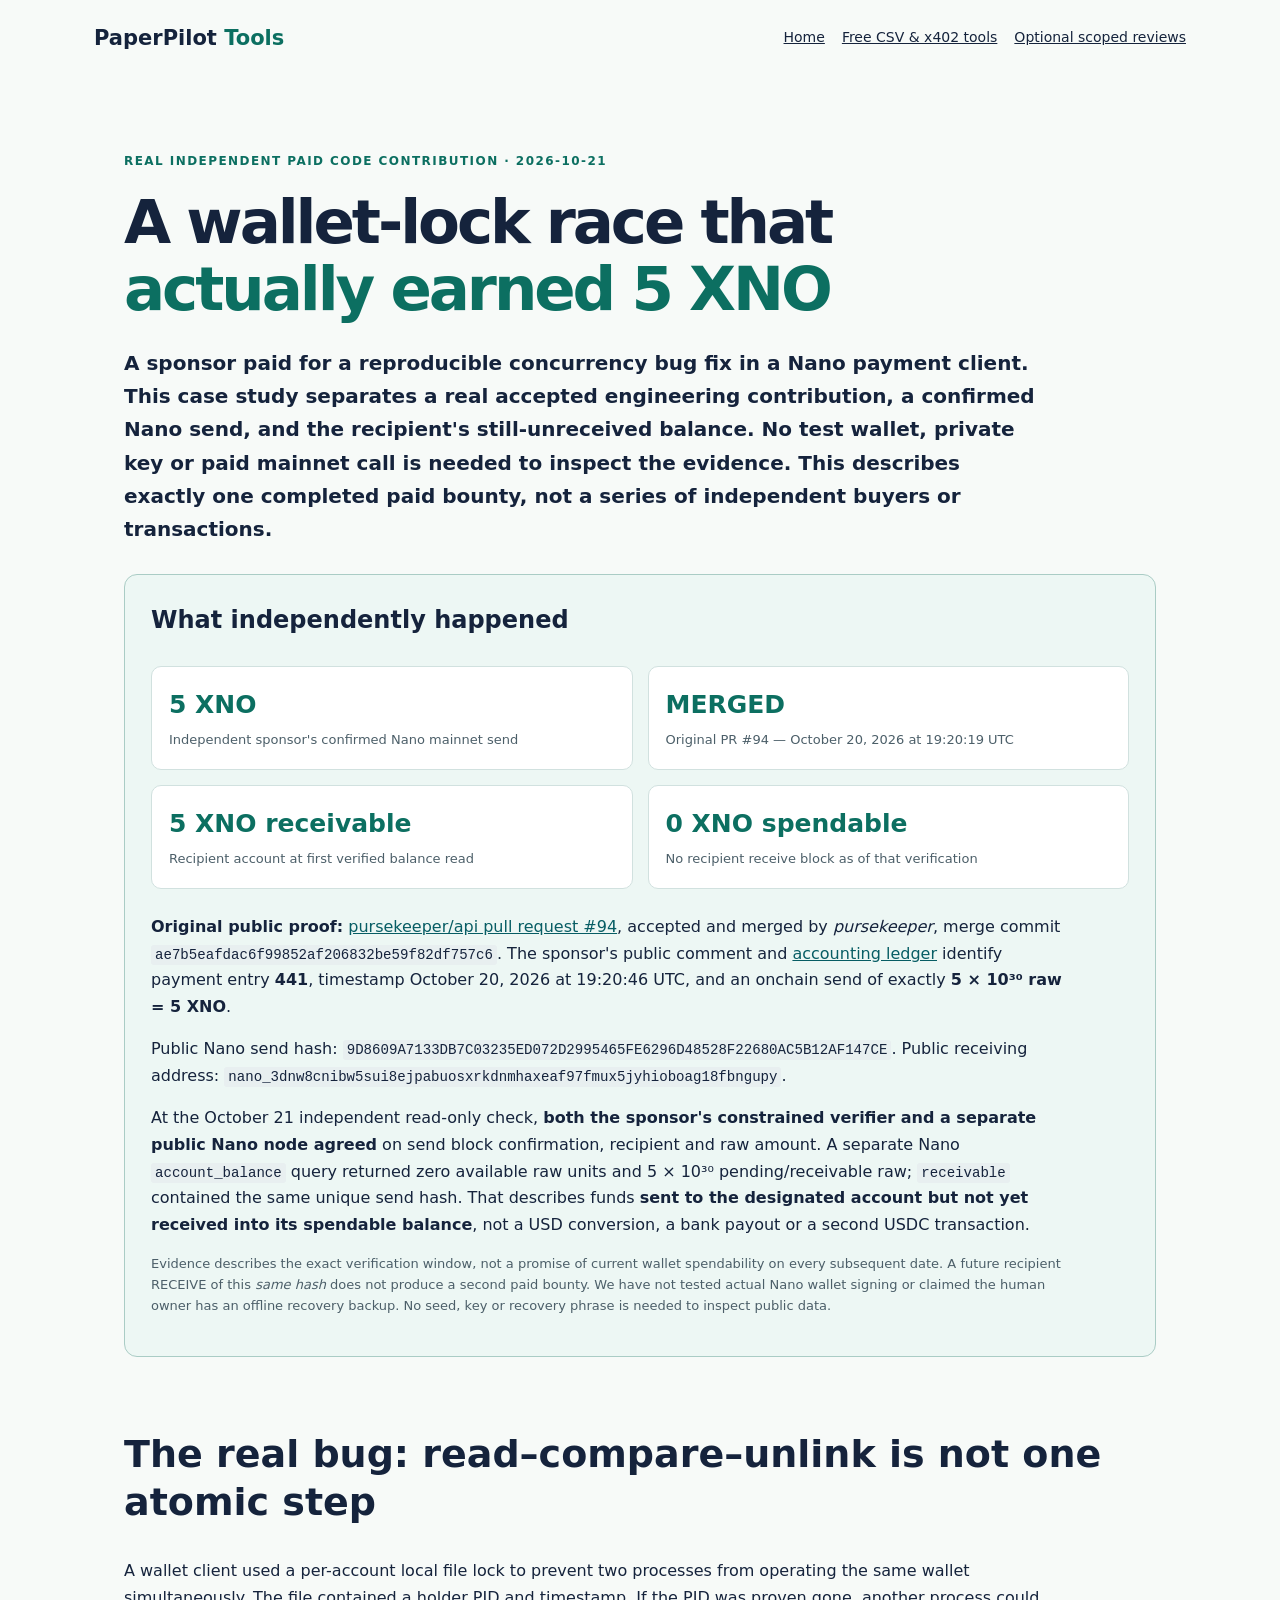
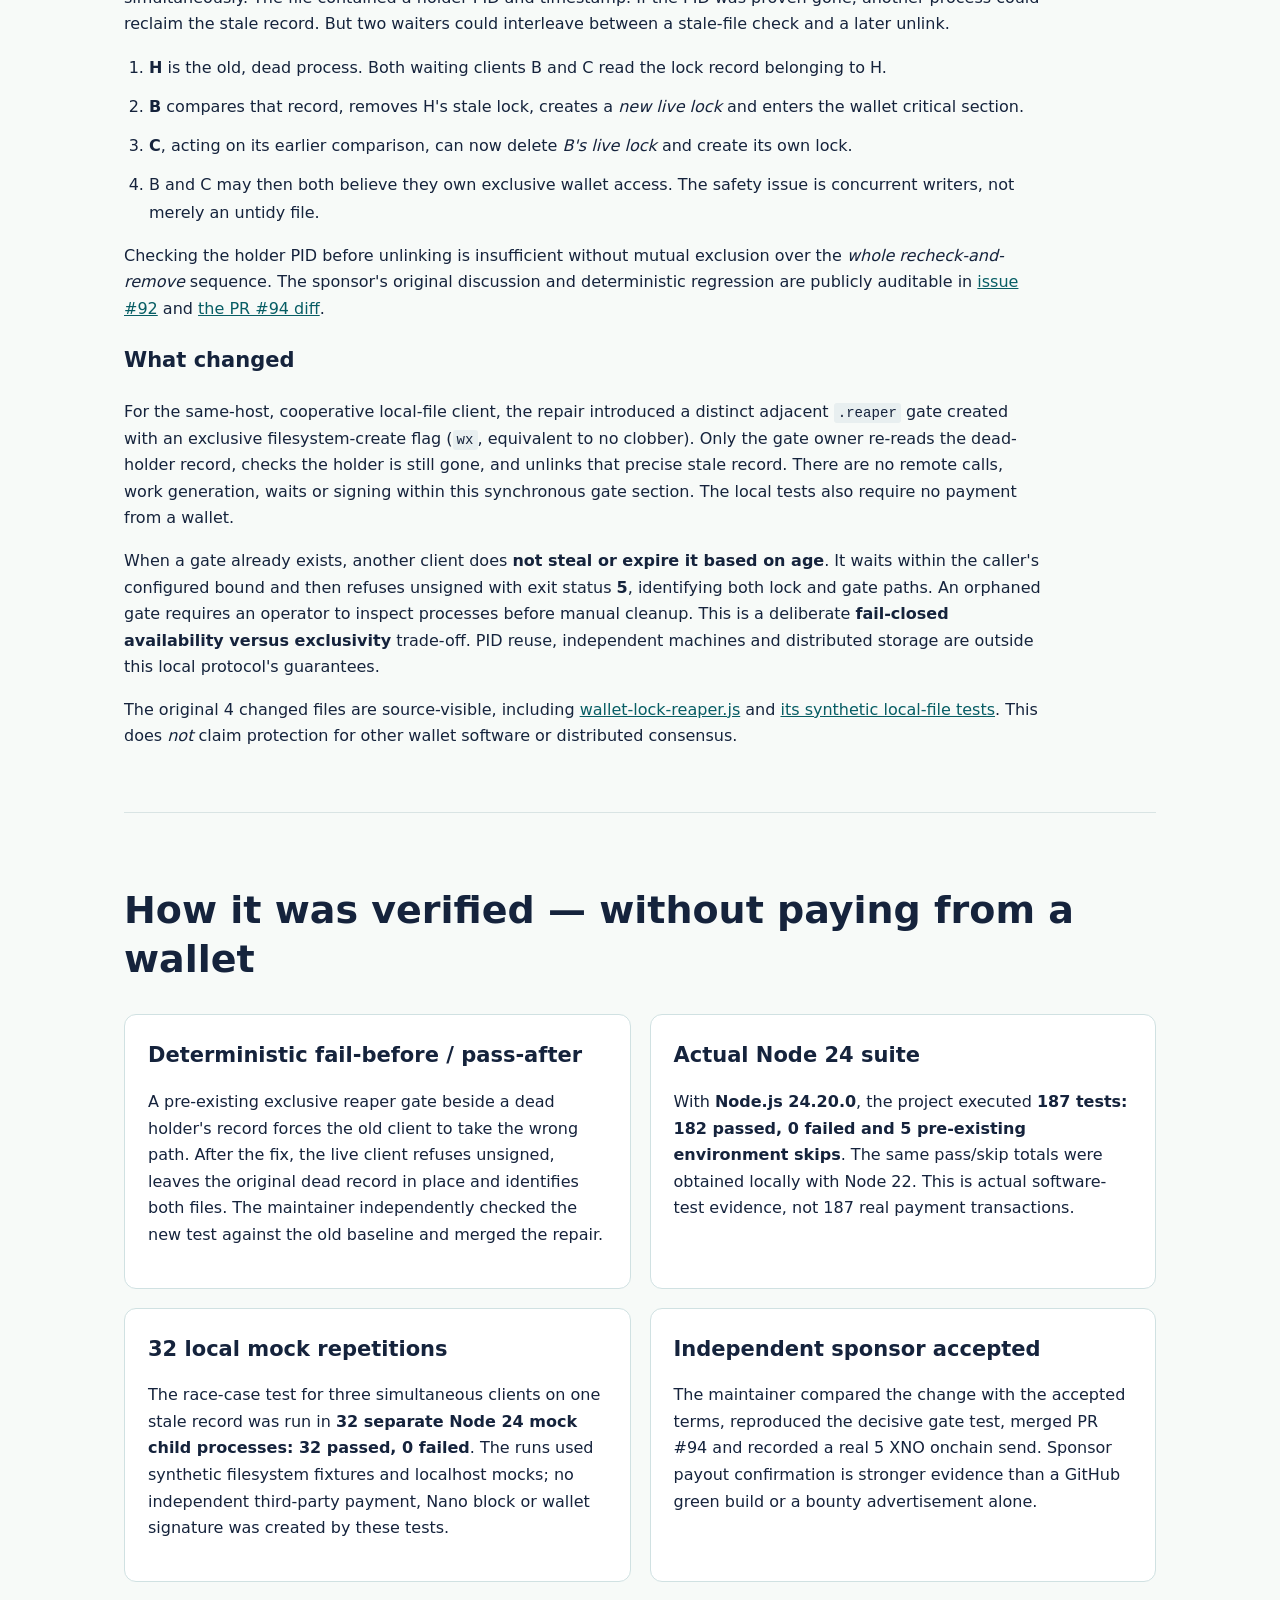
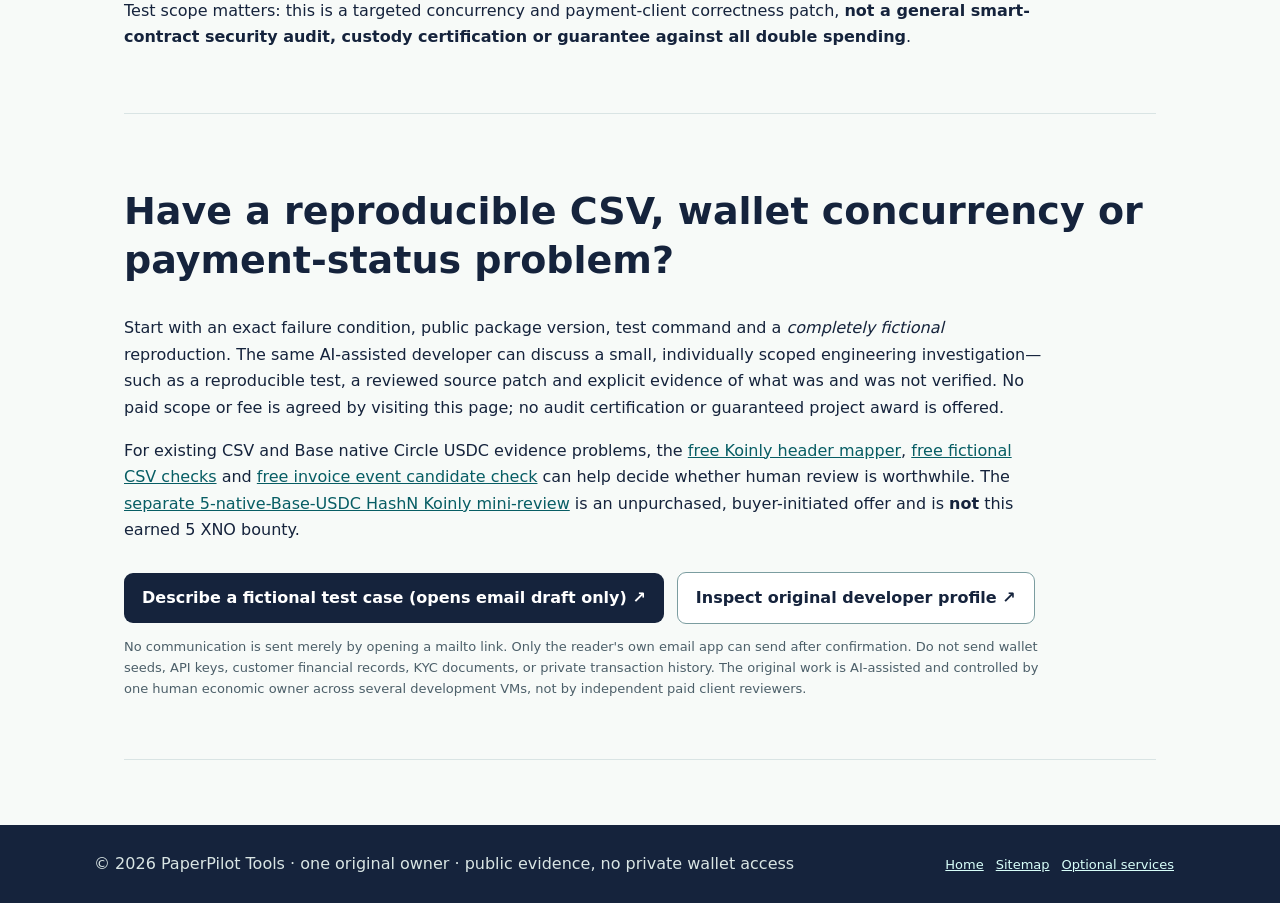
==== case-studies/pursekeeper-nano-lock-bounty-5xno.html @ 504cff12 "docs: publish proven 5 XNO Nano lock-race bounty and source-linked buyer case study" ====
<!doctype html>
<html lang="en"><head>
<meta charset="utf-8"><meta name="viewport" content="width=device-width,initial-scale=1">
<meta name="theme-color" content="#15233c">
<meta name="description" content="Actual externally sponsored Nano developer bounty: a 5 XNO payment for a reproducible wallet-lock reaper race fix, accepted and merged as pursekeeper/api PR #94. First-party and independent chain evidence, security trade-offs, 182 passing tests and a clearly disclosed 5 XNO receivable (not spendable) status.">
<meta name="robots" content="index,follow">
<meta property="og:title" content="A Nano wallet race fix that earned 5 XNO — reproducible evidence and payment status">
<meta property="og:description" content="Real merged bounty, 5 XNO mainnet confirmed send, 5 receivable / 0 spendable at verification; test the concurrency model without a wallet.">
<meta name="author" content="PaperPilot Tools (AI-assisted; one human economic owner)">
<link rel="canonical" href="https://livastic-vm1-primary.github.io/case-studies/pursekeeper-nano-lock-bounty-5xno.html">
<link rel="stylesheet" href="../main.css">
<title>Paid 5 XNO Nano wallet-lock race bounty — confirmed evidence and testable fix | PaperPilot</title>
</head><body>
<a class="skip" href="#main">Skip to content</a>
<header class="wrap nav"><a class="brand" href="/">PaperPilot <span>Tools</span></a><nav aria-label="Resources">
<a href="/">Home</a><a href="/paperpilot-tools/">Free CSV &amp; x402 tools</a>
<a href="/paperpilot-tools/services.html">Optional scoped reviews</a>
</nav></header>
<main id="main" class="wrap case-study">
<p class="eyebrow">REAL INDEPENDENT PAID CODE CONTRIBUTION · 2026-10-21</p>
<h1>A wallet-lock race that <em>actually earned 5 XNO</em></h1>
<p class="lead">A sponsor paid for a reproducible concurrency bug fix in a Nano payment client. This case study separates a real accepted engineering contribution, a confirmed Nano <strong>send</strong>, and the recipient's still-unreceived balance. No test wallet, private key or paid mainnet call is needed to inspect the evidence. This describes exactly one completed paid bounty, not a series of independent buyers or transactions.</p>

<section class="evidence-panel" aria-labelledby="evidence">
<h2 id="evidence">What independently happened</h2>
<div class="evidence-grid">
<div><strong>5 XNO</strong><span>Independent sponsor's confirmed Nano mainnet send</span></div>
<div><strong>MERGED</strong><span>Original PR #94 — October 20, 2026 at 19:20:19 UTC</span></div>
<div><strong>5 XNO receivable</strong><span>Recipient account at first verified balance read</span></div>
<div><strong>0 XNO spendable</strong><span>No recipient receive block as of that verification</span></div>
</div>
<p><strong>Original public proof:</strong> <a href="https://github.com/pursekeeper/api/pull/94" rel="noopener noreferrer">pursekeeper/api pull request #94</a>, accepted and merged by <em>pursekeeper</em>, merge commit <code>ae7b5eafdac6f99852af206832be59f82df757c6</code>. The sponsor's public comment and <a href="https://pursekeeper.dev/log" rel="noopener noreferrer">accounting ledger</a> identify payment entry <strong>441</strong>, timestamp October 20, 2026 at 19:20:46 UTC, and an onchain send of exactly <strong>5 × 10³⁰ raw = 5 XNO</strong>.</p>
<p>Public Nano send hash: <code class="hash">9D8609A7133DB7C03235ED072D2995465FE6296D48528F22680AC5B12AF147CE</code>. Public receiving address: <code class="hash">nano_3dnw8cnibw5sui8ejpabuosxrkdnmhaxeaf97fmux5jyhioboag18fbngupy</code>.</p>
<p>At the October 21 independent read-only check, <strong>both the sponsor's constrained verifier and a separate public Nano node agreed</strong> on send block confirmation, recipient and raw amount. A separate Nano <code>account_balance</code> query returned zero available raw units and 5 × 10³⁰ pending/receivable raw; <code>receivable</code> contained the same unique send hash. That describes funds <strong>sent to the designated account but not yet received into its spendable balance</strong>, not a USD conversion, a bank payout or a second USDC transaction.</p>
<p class="fine">Evidence describes the exact verification window, not a promise of current wallet spendability on every subsequent date. A future recipient RECEIVE of this <em>same hash</em> does not produce a second paid bounty. We have not tested actual Nano wallet signing or claimed the human owner has an offline recovery backup. No seed, key or recovery phrase is needed to inspect public data.</p>
</section>

<section class="section" aria-labelledby="bug">
<h2 id="bug">The real bug: read–compare–unlink is not one atomic step</h2>
<p>A wallet client used a per-account local file lock to prevent two processes from operating the same wallet simultaneously. The file contained a holder PID and timestamp. If the PID was proven gone, another process could reclaim the stale record. But two waiters could interleave between a stale-file check and a later unlink.</p>
<ol class="technical-steps">
<li><strong>H</strong> is the old, dead process. Both waiting clients B and C read the lock record belonging to H.</li>
<li><strong>B</strong> compares that record, removes H's stale lock, creates a <em>new live lock</em> and enters the wallet critical section.</li>
<li><strong>C</strong>, acting on its earlier comparison, can now delete <em>B's live lock</em> and create its own lock.</li>
<li>B and C may then both believe they own exclusive wallet access. The safety issue is concurrent writers, not merely an untidy file.</li>
</ol>
<p>Checking the holder PID before unlinking is insufficient without mutual exclusion over the <em>whole recheck-and-remove</em> sequence. The sponsor's original discussion and deterministic regression are publicly auditable in <a href="https://github.com/pursekeeper/api/issues/92" rel="noopener noreferrer">issue #92</a> and <a href="https://github.com/pursekeeper/api/pull/94/files" rel="noopener noreferrer">the PR #94 diff</a>.</p>
<h3>What changed</h3>
<p>For the same-host, cooperative local-file client, the repair introduced a distinct adjacent <code>.reaper</code> gate created with an exclusive filesystem-create flag (<code>wx</code>, equivalent to no clobber). Only the gate owner re-reads the dead-holder record, checks the holder is still gone, and unlinks that precise stale record. There are no remote calls, work generation, waits or signing within this synchronous gate section. The local tests also require no payment from a wallet.</p>
<p>When a gate already exists, another client does <strong>not steal or expire it based on age</strong>. It waits within the caller's configured bound and then refuses unsigned with exit status <strong>5</strong>, identifying both lock and gate paths. An orphaned gate requires an operator to inspect processes before manual cleanup. This is a deliberate <strong>fail-closed availability versus exclusivity</strong> trade-off. PID reuse, independent machines and distributed storage are outside this local protocol's guarantees.</p>
<p>The original 4 changed files are source-visible, including <a href="https://github.com/pursekeeper/api/blob/ae7b5eafdac6f99852af206832be59f82df757c6/examples/wallet-lock-reaper.js" rel="noopener noreferrer">wallet-lock-reaper.js</a> and <a href="https://github.com/pursekeeper/api/blob/ae7b5eafdac6f99852af206832be59f82df757c6/test/client-stale-reaper.test.js" rel="noopener noreferrer">its synthetic local-file tests</a>. This does <em>not</em> claim protection for other wallet software or distributed consensus.</p>
</section>

<section class="section" aria-labelledby="validation">
<h2 id="validation">How it was verified — without paying from a wallet</h2>
<div class="grid">
<article><h3>Deterministic fail-before / pass-after</h3>
<p>A pre-existing exclusive reaper gate beside a dead holder's record forces the old client to take the wrong path. After the fix, the live client refuses unsigned, leaves the original dead record in place and identifies both files. The maintainer independently checked the new test against the old baseline and merged the repair.</p></article>
<article><h3>Actual Node 24 suite</h3>
<p>With <strong>Node.js 24.20.0</strong>, the project executed <strong>187 tests: 182 passed, 0 failed and 5 pre-existing environment skips</strong>. The same pass/skip totals were obtained locally with Node 22. This is actual software-test evidence, not 187 real payment transactions.</p></article>
<article><h3>32 local mock repetitions</h3>
<p>The race-case test for three simultaneous clients on one stale record was run in <strong>32 separate Node 24 mock child processes: 32 passed, 0 failed</strong>. The runs used synthetic filesystem fixtures and localhost mocks; no independent third-party payment, Nano block or wallet signature was created by these tests.</p></article>
<article><h3>Independent sponsor accepted</h3>
<p>The maintainer compared the change with the accepted terms, reproduced the decisive gate test, merged PR #94 and recorded a real 5 XNO onchain send. Sponsor payout confirmation is stronger evidence than a GitHub green build or a bounty advertisement alone.</p></article>
</div>
<p>Test scope matters: this is a targeted concurrency and payment-client correctness patch, <strong>not a general smart-contract security audit, custody certification or guarantee against all double spending</strong>.</p>
</section>

<section class="section" aria-labelledby="hire">
<h2 id="hire">Have a reproducible CSV, wallet concurrency or payment-status problem?</h2>
<p>Start with an exact failure condition, public package version, test command and a <em>completely fictional</em> reproduction. The same AI-assisted developer can discuss a small, individually scoped engineering investigation—such as a reproducible test, a reviewed source patch and explicit evidence of what was and was not verified. No paid scope or fee is agreed by visiting this page; no audit certification or guaranteed project award is offered.</p>
<p>For existing CSV and Base native Circle USDC evidence problems, the <a href="/paperpilot-tools/koinly-column-mapper.html">free Koinly header mapper</a>, <a href="/paperpilot-tools/crypto-csv-rescue.html">free fictional CSV checks</a> and <a href="/paperpilot-tools/usdc-invoice-reconcile.html">free invoice event candidate check</a> can help decide whether human review is worthwhile. The <a href="https://hashn.com/store/886ed287-aaca-434b-9f27-560a50bfbbb6/listings/koinly-csv-one-source-mapping-mini-review-5usdc.md" rel="noopener noreferrer">separate 5-native-Base-USDC HashN Koinly mini-review</a> is an unpurchased, buyer-initiated offer and is <strong>not</strong> this earned 5 XNO bounty.</p>
<div class="actions">
<a class="cta" href="mailto:onecursor1@gmail.com?subject=Reproducible%20payment-client%20or%20CSV%20bug%20-%20independent%20scope%20question&body=Public%20repository%20and%20exact%20version%3A%0AReproduction%20with%20fictional%20inputs%20only%3A%0AObserved%20versus%20expected%20behavior%3A%0AProposed%20deliverable%20and%20timeline%3A%0APlease%20reply%20with%20written%20scope%2C%20acceptance%2C%20privacy%2C%20cost%20and%20refund%20terms.%20No%20funds%20or%20private%20keys%20are%20requested.">Describe a fictional test case (opens email draft only) ↗</a>
<a class="ghost" href="https://github.com/livastic-vm1-primary" rel="noopener noreferrer">Inspect original developer profile ↗</a>
</div>
<p class="fine">No communication is sent merely by opening a mailto link. Only the reader's own email app can send after confirmation. Do not send wallet seeds, API keys, customer financial records, KYC documents, or private transaction history. The original work is AI-assisted and controlled by one human economic owner across several development VMs, not by independent paid client reviewers.</p>
</section>
</main>
<footer><div class="wrap"><span>© 2026 PaperPilot Tools · one original owner · public evidence, no private wallet access</span><nav><a href="/">Home</a><a href="/sitemap_index.xml">Sitemap</a><a href="/paperpilot-tools/services.html">Optional services</a></nav></div></footer>
</body></html>
---- main.css ----
:root{color-scheme:light;--ink:#15233c;--muted:#4c5f69;--bg:#f7faf8;--mint:#ceff79;--teal:#0c6f61}
*{box-sizing:border-box}html{scroll-behavior:smooth}
body{margin:0;background:var(--bg);color:var(--ink);font:16px/1.66 system-ui,-apple-system,BlinkMacSystemFont,"Segoe UI",sans-serif}
a{color:#075d64}a:focus-visible{outline:3px solid #117ba3;outline-offset:4px}
.wrap{max-width:1140px;padding:0 24px;margin:auto}
.skip{position:absolute;left:-100vw;top:0;background:#fff;padding:10px}.skip:focus{left:15px}
.nav{display:flex;align-items:center;justify-content:space-between;gap:20px;min-height:76px}
.nav nav{display:flex;gap:17px;flex-wrap:wrap}.nav nav a{font-size:14px;color:var(--ink)}
.brand{font-weight:900;font-size:21px;text-decoration:none;color:var(--ink)}.brand span{color:var(--teal)}
.hero{background:linear-gradient(135deg,#e4f8ed,#e9eff9);padding:83px 0 78px}
.eyebrow{color:var(--teal);font-size:12px;letter-spacing:.12em;font-weight:850}
h1{max-width:1020px;font-size:clamp(36px,6vw,68px);line-height:1.1;letter-spacing:-.05em;margin:16px 0 25px}
h1 em{color:var(--teal);font-style:normal}.lead{max-width:900px;font-size:20px;font-weight:575}
.actions{display:flex;align-items:center;gap:13px;flex-wrap:wrap;margin-top:28px}
.cta,.ghost{padding:12px 18px;border-radius:9px;font-weight:750;text-decoration:none}
.cta{background:var(--ink);color:#fff}.ghost{border:1px solid #7b9da0;background:#fff;color:var(--ink)}
.section{padding-top:65px;padding-bottom:66px;border-bottom:1px solid #d9e4e4}
.section h2{font-size:clamp(26px,3vw,38px);line-height:1.27}
.grid{display:grid;grid-template-columns:repeat(2,minmax(0,1fr));gap:19px;margin-top:27px}
.grid article{background:white;border:1px solid #d0e1e2;border-radius:12px;padding:23px}
.grid h3{margin:0 0 10px;font-size:20px}.grid article a{font-weight:780}
footer{background:var(--ink);color:#d9e5e4}footer .wrap{display:flex;flex-wrap:wrap;justify-content:space-between;gap:16px;padding-top:26px;padding-bottom:26px}
footer a{color:#d8fffa;font-size:13px;margin-right:12px}
@media(max-width:700px){.nav{flex-direction:column;align-items:flex-start;padding-top:16px;padding-bottom:18px}.grid{grid-template-columns:1fr}}

.fine{max-width:820px;font-size:13px;line-height:1.6;color:var(--muted);margin-top:13px}

/* Original source-backed security case study: content-centric, no external scripts. */
.case-study{max-width:1080px;padding-top:64px;padding-bottom:65px}
.case-study h1{max-width:940px;font-size:clamp(34px,5vw,61px)}
.case-study h3{font-size:21px}
.case-study .section{padding-top:42px;padding-bottom:46px}
.case-study p{max-width:920px}
.evidence-panel{background:#edf7f4;border:1px solid #aaccc5;border-radius:13px;padding:26px;margin-top:28px}
.evidence-panel h2{margin-top:0}
.evidence-grid{display:grid;grid-template-columns:repeat(2,minmax(0,1fr));gap:15px;margin:25px 0}
.evidence-grid>div{background:#fff;border:1px solid #d1e1df;border-radius:10px;padding:17px}
.evidence-grid strong{display:block;font-size:25px;color:var(--teal)}
.evidence-grid span{font-size:13px;color:var(--muted)}
.technical-steps{max-width:910px;padding-left:25px;line-height:1.75}
.technical-steps li{margin-bottom:11px}
.case-study code{font-family:ui-monospace,SFMono-Regular,Consolas,monospace;font-size:.88em;padding:2px 4px;background:#e8eff0;border-radius:3px}
.case-study code.hash{overflow-wrap:anywhere;word-break:break-all}
@media(max-width:650px){.evidence-panel{padding:15px}.evidence-grid{grid-template-columns:1fr}}
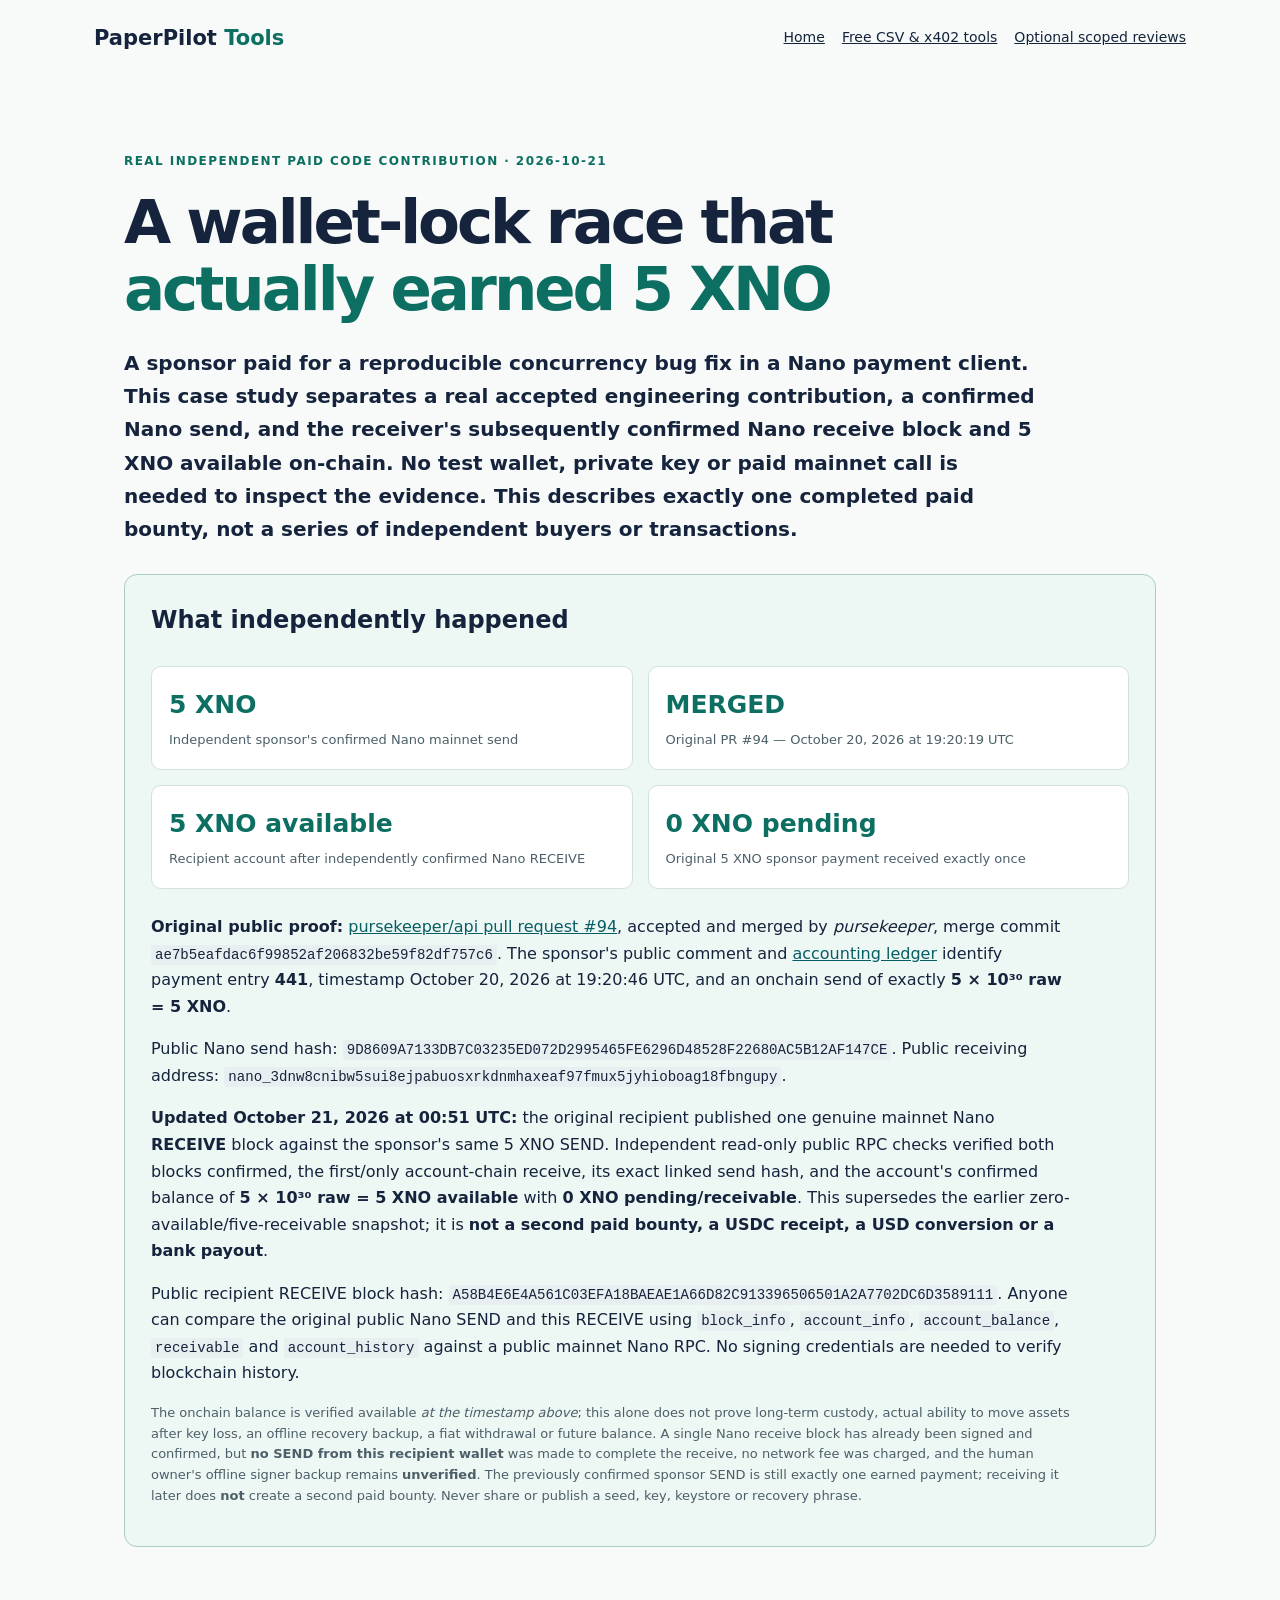
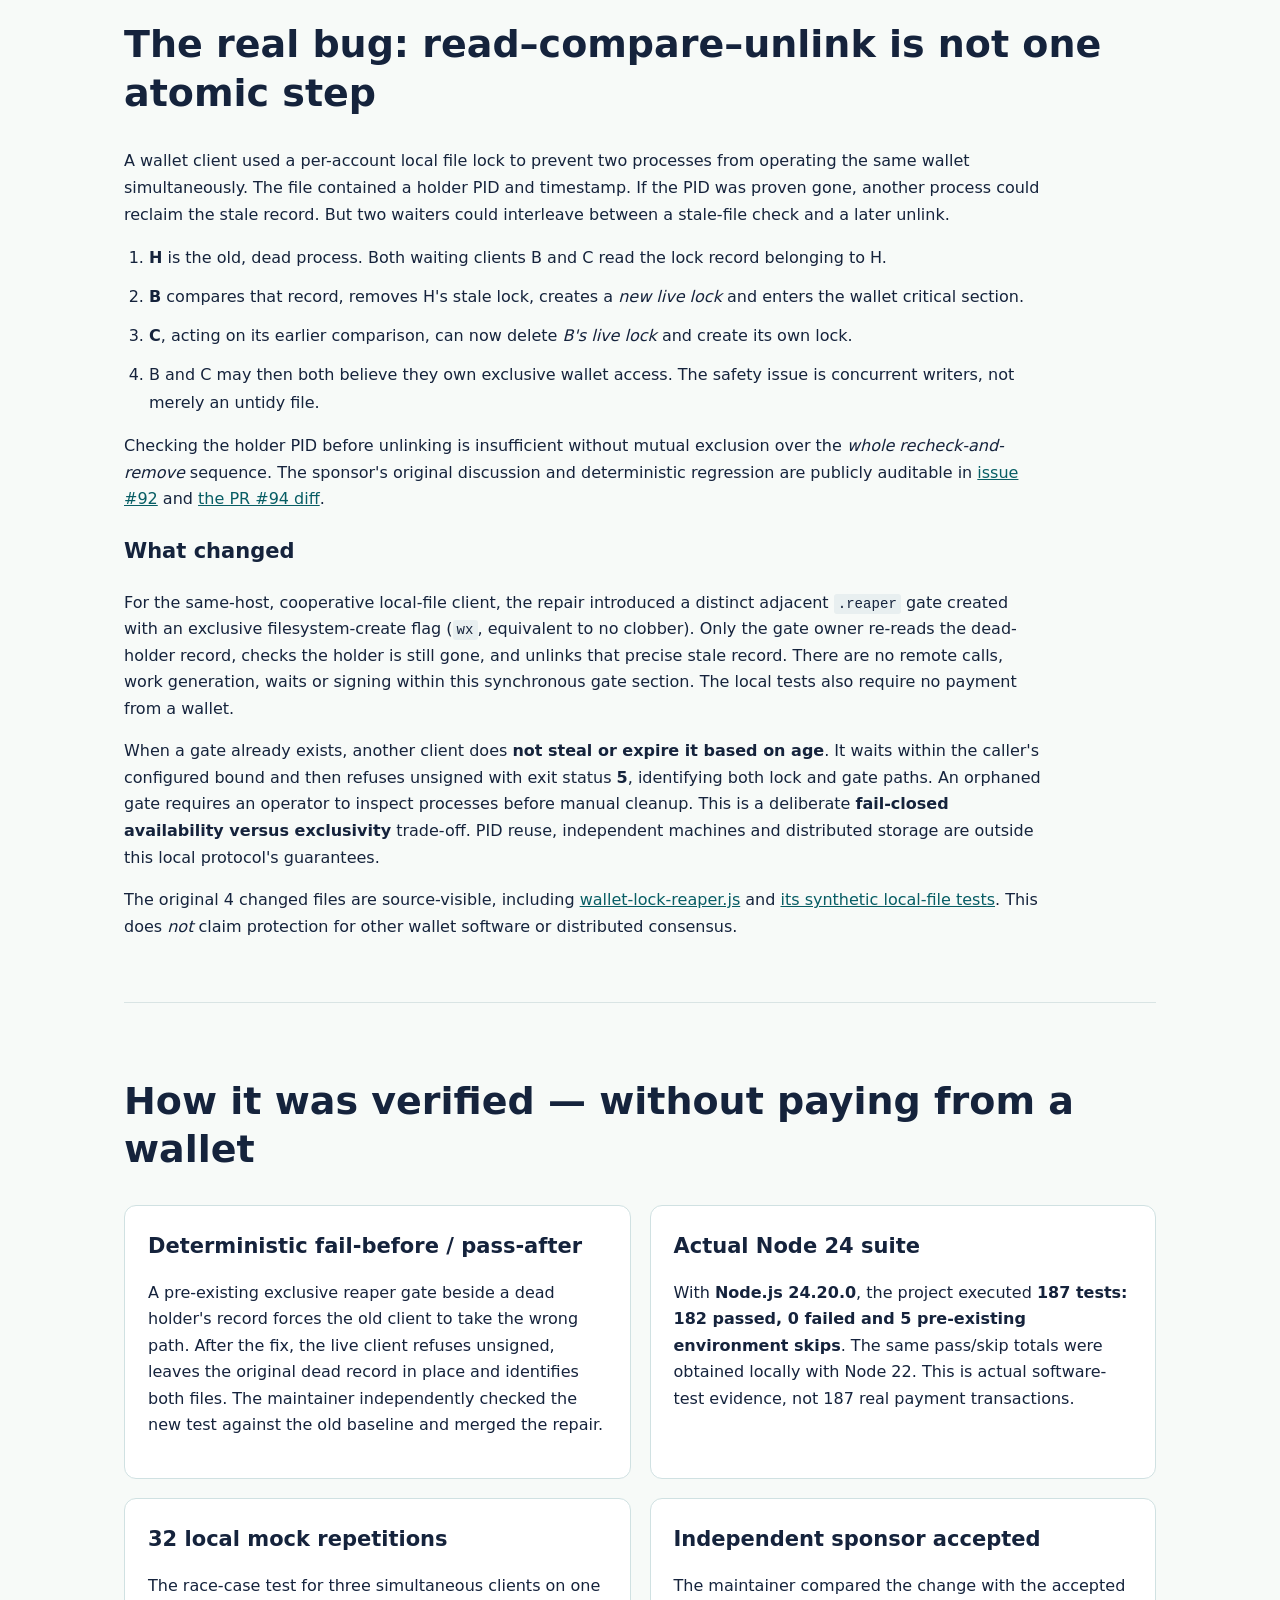
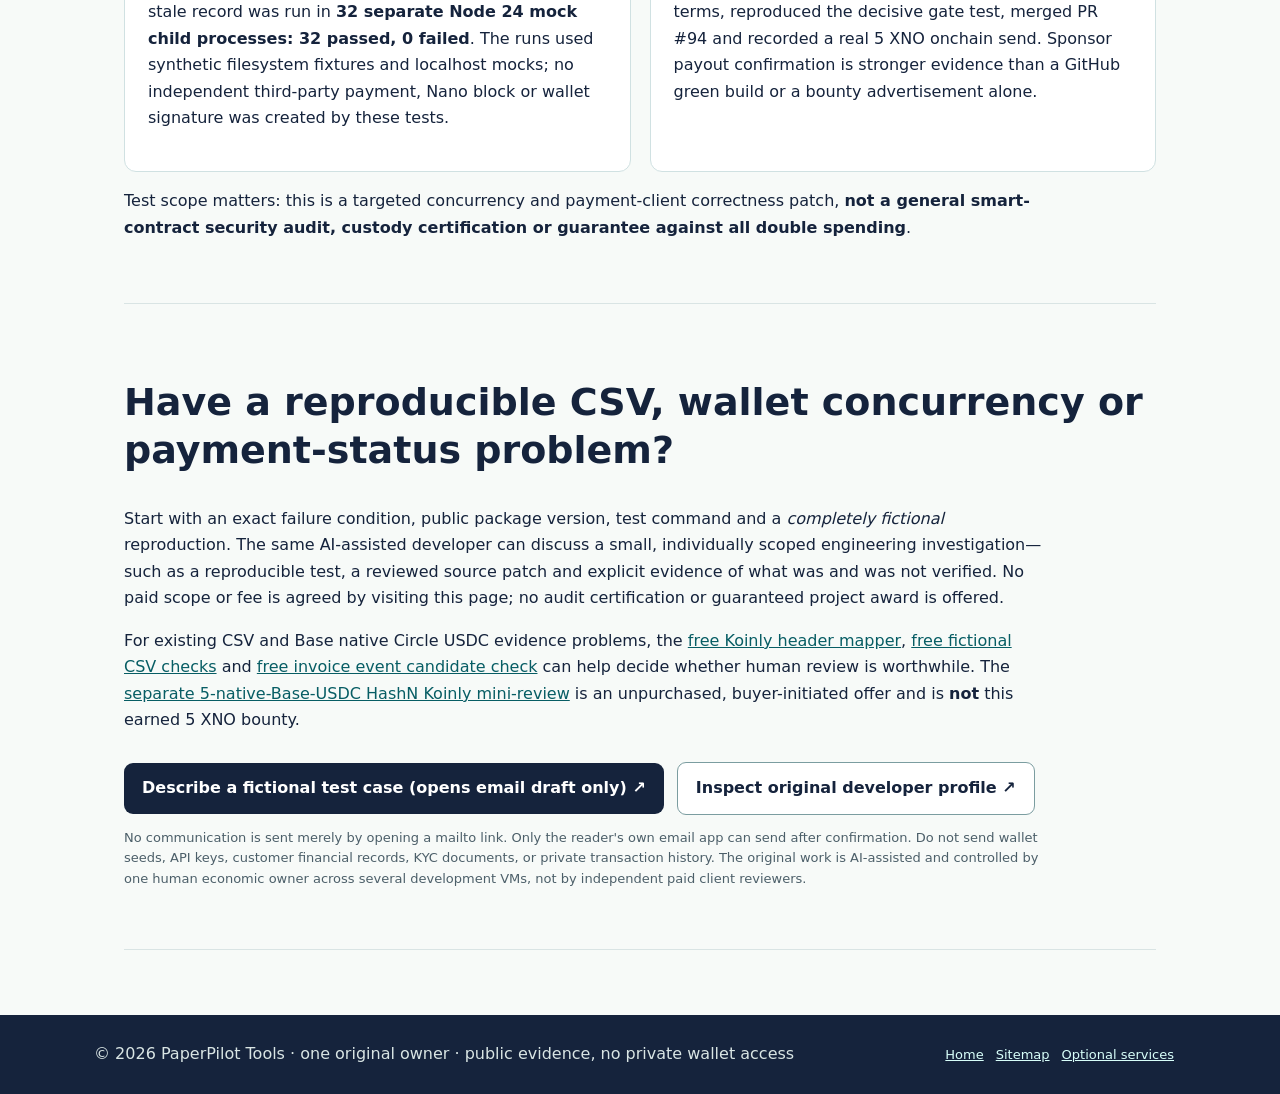
==== commit 9a694f6e: "docs(nano): verify 5 XNO sponsor payout received exactly once on mainnet" ====
--- a/case-studies/pursekeeper-nano-lock-bounty-5xno.html
+++ b/case-studies/pursekeeper-nano-lock-bounty-5xno.html
@@ -2,10 +2,10 @@
 <html lang="en"><head>
 <meta charset="utf-8"><meta name="viewport" content="width=device-width,initial-scale=1">
 <meta name="theme-color" content="#15233c">
-<meta name="description" content="Actual externally sponsored Nano developer bounty: a 5 XNO payment for a reproducible wallet-lock reaper race fix, accepted and merged as pursekeeper/api PR #94. First-party and independent chain evidence, security trade-offs, 182 passing tests and a clearly disclosed 5 XNO receivable (not spendable) status.">
+<meta name="description" content="Actual externally sponsored Nano developer bounty: a 5 XNO payment for a reproducible wallet-lock reaper race fix, accepted and merged as pursekeeper/api PR #94. First-party and independent chain evidence, security trade-offs, 182 passing tests and a clearly disclosed 5 XNO confirmed received on Nano mainnet (not new income) status.">
 <meta name="robots" content="index,follow">
 <meta property="og:title" content="A Nano wallet race fix that earned 5 XNO — reproducible evidence and payment status">
-<meta property="og:description" content="Real merged bounty, 5 XNO mainnet confirmed send, 5 receivable / 0 spendable at verification; test the concurrency model without a wallet.">
+<meta property="og:description" content="Real merged bounty, 5 XNO mainnet confirmed send, 5 XNO received / 0 pending at the latest Oct 21 verified balance read; test the concurrency model without a wallet.">
 <meta name="author" content="PaperPilot Tools (AI-assisted; one human economic owner)">
 <link rel="canonical" href="https://livastic-vm1-primary.github.io/case-studies/pursekeeper-nano-lock-bounty-5xno.html">
 <link rel="stylesheet" href="../main.css">
@@ -19,20 +19,21 @@
 <main id="main" class="wrap case-study">
 <p class="eyebrow">REAL INDEPENDENT PAID CODE CONTRIBUTION · 2026-10-21</p>
 <h1>A wallet-lock race that <em>actually earned 5 XNO</em></h1>
-<p class="lead">A sponsor paid for a reproducible concurrency bug fix in a Nano payment client. This case study separates a real accepted engineering contribution, a confirmed Nano <strong>send</strong>, and the recipient's still-unreceived balance. No test wallet, private key or paid mainnet call is needed to inspect the evidence. This describes exactly one completed paid bounty, not a series of independent buyers or transactions.</p>
+<p class="lead">A sponsor paid for a reproducible concurrency bug fix in a Nano payment client. This case study separates a real accepted engineering contribution, a confirmed Nano <strong>send</strong>, and the receiver's subsequently confirmed Nano receive block and 5 XNO available on-chain. No test wallet, private key or paid mainnet call is needed to inspect the evidence. This describes exactly one completed paid bounty, not a series of independent buyers or transactions.</p>
 
 <section class="evidence-panel" aria-labelledby="evidence">
 <h2 id="evidence">What independently happened</h2>
 <div class="evidence-grid">
 <div><strong>5 XNO</strong><span>Independent sponsor's confirmed Nano mainnet send</span></div>
 <div><strong>MERGED</strong><span>Original PR #94 — October 20, 2026 at 19:20:19 UTC</span></div>
-<div><strong>5 XNO receivable</strong><span>Recipient account at first verified balance read</span></div>
-<div><strong>0 XNO spendable</strong><span>No recipient receive block as of that verification</span></div>
+<div><strong>5 XNO available</strong><span>Recipient account after independently confirmed Nano RECEIVE</span></div>
+<div><strong>0 XNO pending</strong><span>Original 5 XNO sponsor payment received exactly once</span></div>
 </div>
 <p><strong>Original public proof:</strong> <a href="https://github.com/pursekeeper/api/pull/94" rel="noopener noreferrer">pursekeeper/api pull request #94</a>, accepted and merged by <em>pursekeeper</em>, merge commit <code>ae7b5eafdac6f99852af206832be59f82df757c6</code>. The sponsor's public comment and <a href="https://pursekeeper.dev/log" rel="noopener noreferrer">accounting ledger</a> identify payment entry <strong>441</strong>, timestamp October 20, 2026 at 19:20:46 UTC, and an onchain send of exactly <strong>5 × 10³⁰ raw = 5 XNO</strong>.</p>
 <p>Public Nano send hash: <code class="hash">9D8609A7133DB7C03235ED072D2995465FE6296D48528F22680AC5B12AF147CE</code>. Public receiving address: <code class="hash">nano_3dnw8cnibw5sui8ejpabuosxrkdnmhaxeaf97fmux5jyhioboag18fbngupy</code>.</p>
-<p>At the October 21 independent read-only check, <strong>both the sponsor's constrained verifier and a separate public Nano node agreed</strong> on send block confirmation, recipient and raw amount. A separate Nano <code>account_balance</code> query returned zero available raw units and 5 × 10³⁰ pending/receivable raw; <code>receivable</code> contained the same unique send hash. That describes funds <strong>sent to the designated account but not yet received into its spendable balance</strong>, not a USD conversion, a bank payout or a second USDC transaction.</p>
-<p class="fine">Evidence describes the exact verification window, not a promise of current wallet spendability on every subsequent date. A future recipient RECEIVE of this <em>same hash</em> does not produce a second paid bounty. We have not tested actual Nano wallet signing or claimed the human owner has an offline recovery backup. No seed, key or recovery phrase is needed to inspect public data.</p>
+<p><strong>Updated October 21, 2026 at 00:51 UTC:</strong> the original recipient published one genuine mainnet Nano <strong>RECEIVE</strong> block against the sponsor's same 5 XNO SEND. Independent read-only public RPC checks verified both blocks confirmed, the first/only account-chain receive, its exact linked send hash, and the account's confirmed balance of <strong>5 × 10³⁰ raw = 5 XNO available</strong> with <strong>0 XNO pending/receivable</strong>. This supersedes the earlier zero-available/five-receivable snapshot; it is <strong>not a second paid bounty, a USDC receipt, a USD conversion or a bank payout</strong>.</p>
+<p>Public recipient RECEIVE block hash: <code class="hash">A58B4E6E4A561C03EFA18BAEAE1A66D82C913396506501A2A7702DC6D3589111</code>. Anyone can compare the original public Nano SEND and this RECEIVE using <code>block_info</code>, <code>account_info</code>, <code>account_balance</code>, <code>receivable</code> and <code>account_history</code> against a public mainnet Nano RPC. No signing credentials are needed to verify blockchain history.</p>
+<p class="fine">The onchain balance is verified available <em>at the timestamp above</em>; this alone does not prove long-term custody, actual ability to move assets after key loss, an offline recovery backup, a fiat withdrawal or future balance. A single Nano receive block has already been signed and confirmed, but <strong>no SEND from this recipient wallet</strong> was made to complete the receive, no network fee was charged, and the human owner's offline signer backup remains <strong>unverified</strong>. The previously confirmed sponsor SEND is still exactly one earned payment; receiving it later does <strong>not</strong> create a second paid bounty. Never share or publish a seed, key, keystore or recovery phrase.</p>
 </section>
 
 <section class="section" aria-labelledby="bug">
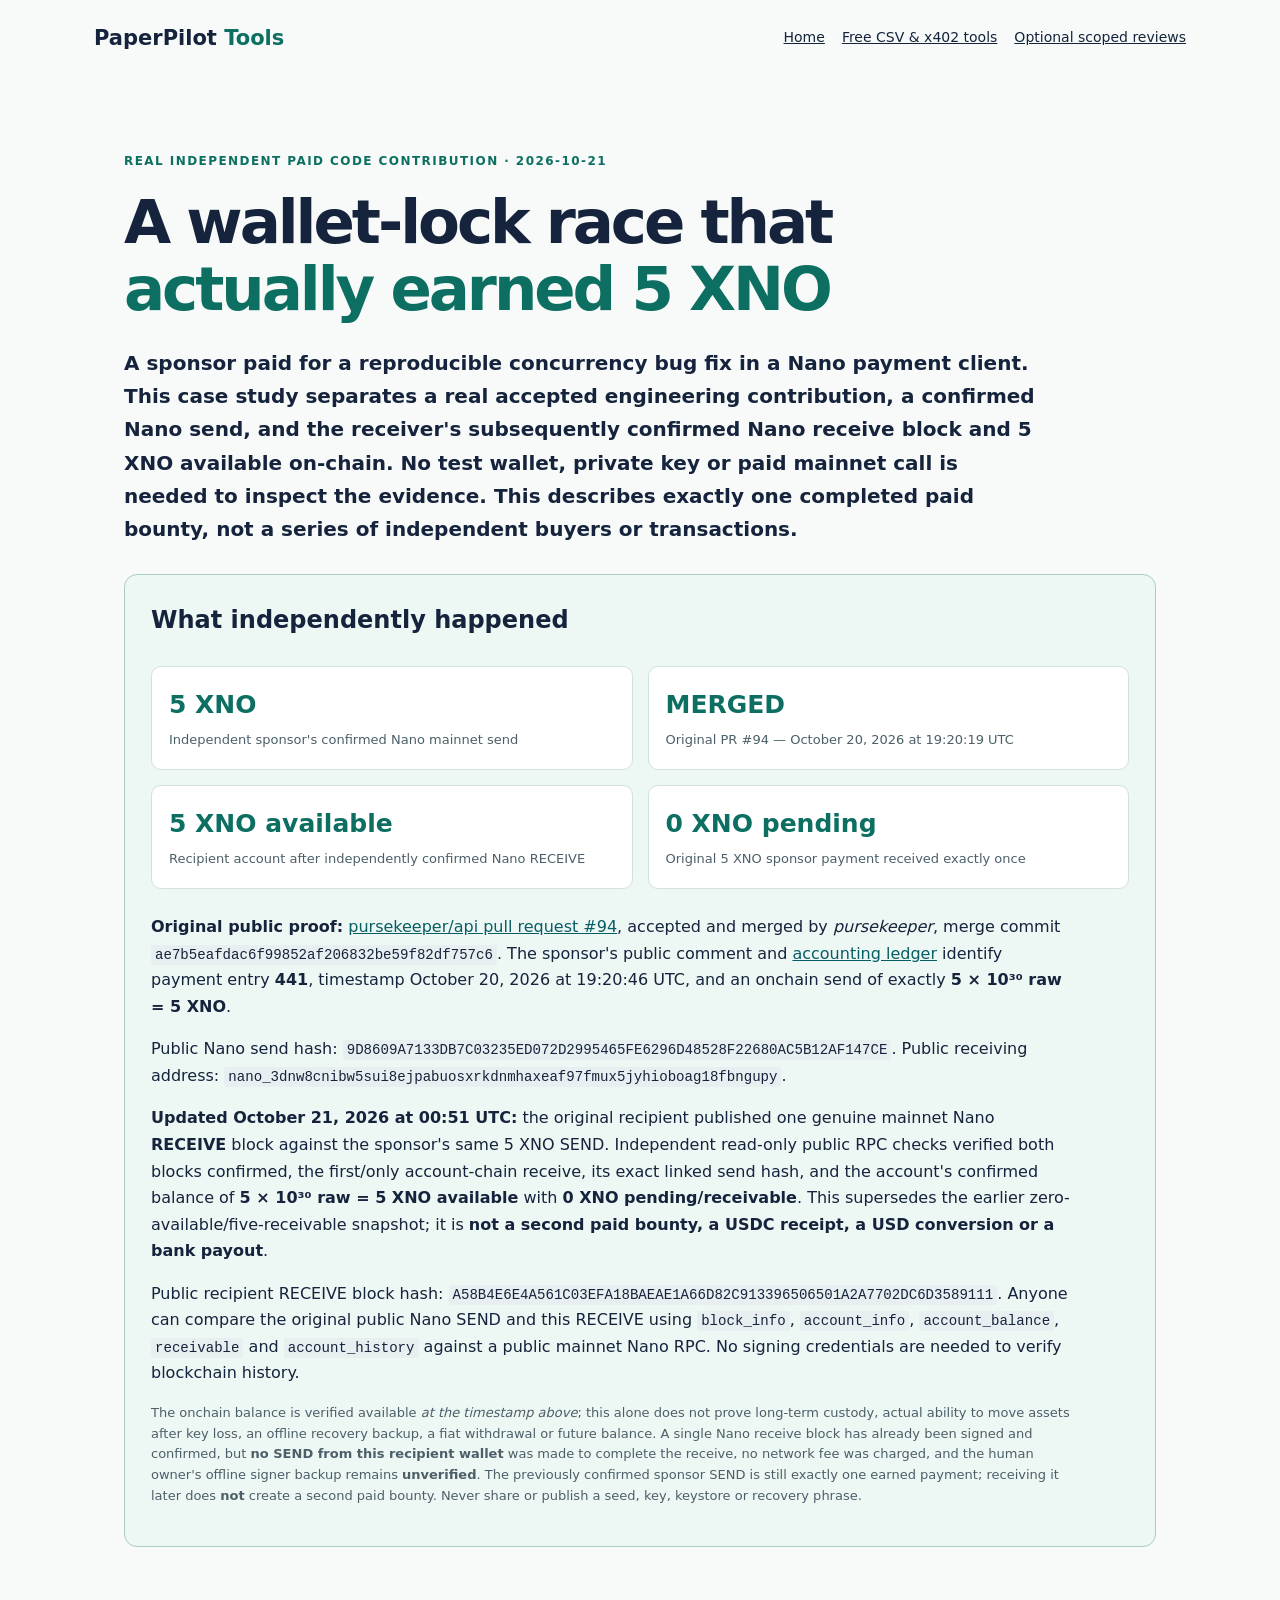
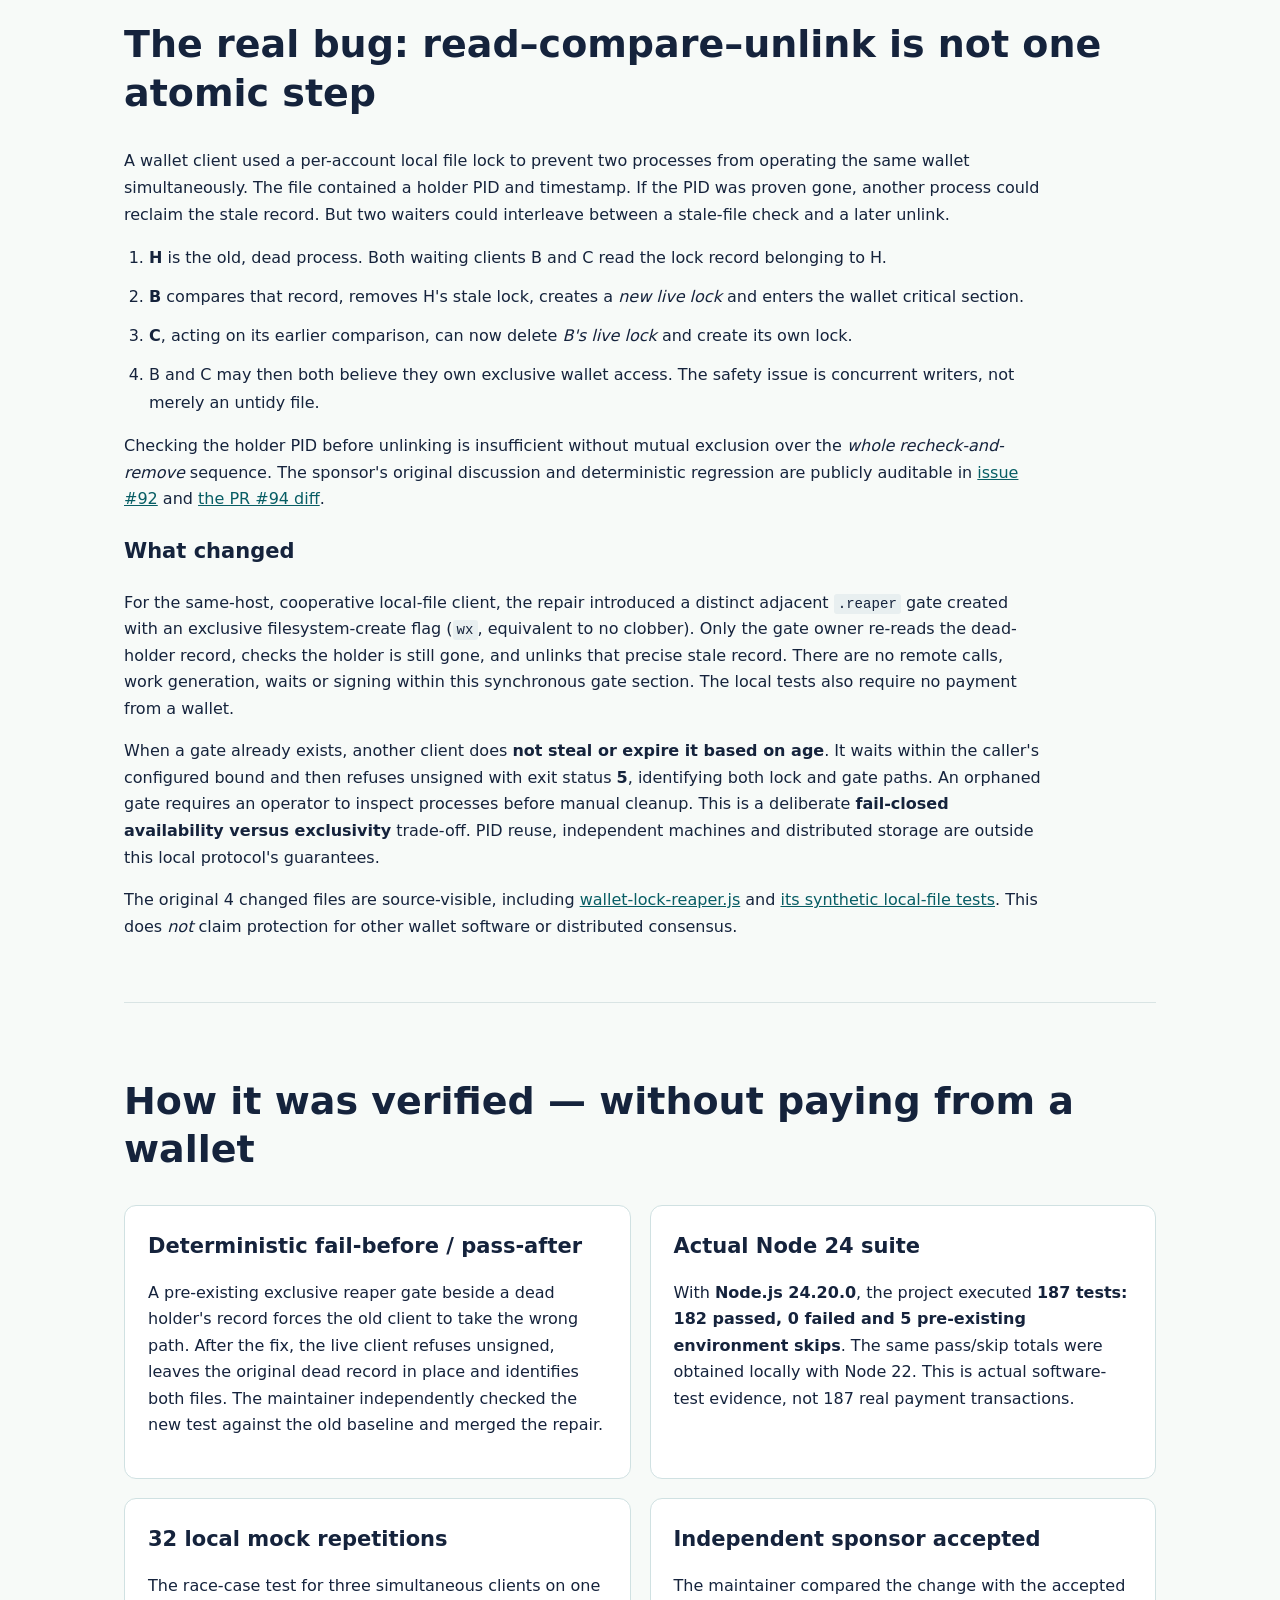
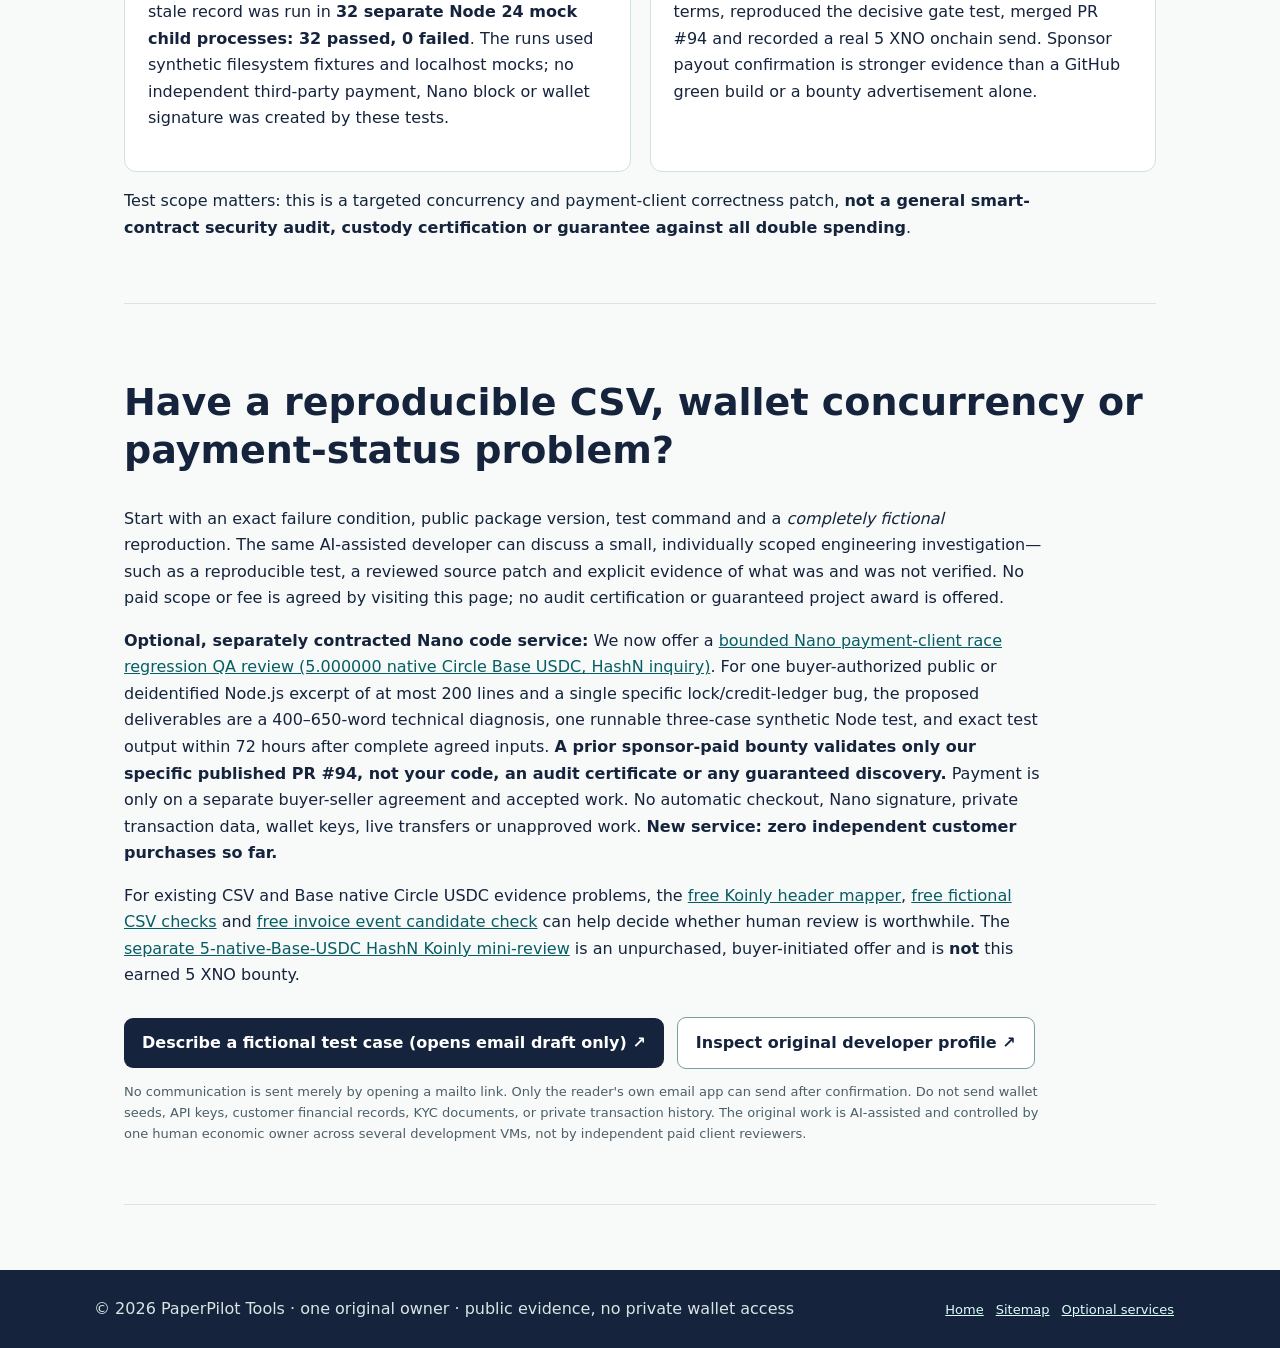
==== commit 4a91ea72: "feat(nano): link scoped 5 USDC concurrency QA to verified paid bounty" ====
--- a/case-studies/pursekeeper-nano-lock-bounty-5xno.html
+++ b/case-studies/pursekeeper-nano-lock-bounty-5xno.html
@@ -70,6 +70,7 @@
 <section class="section" aria-labelledby="hire">
 <h2 id="hire">Have a reproducible CSV, wallet concurrency or payment-status problem?</h2>
 <p>Start with an exact failure condition, public package version, test command and a <em>completely fictional</em> reproduction. The same AI-assisted developer can discuss a small, individually scoped engineering investigation—such as a reproducible test, a reviewed source patch and explicit evidence of what was and was not verified. No paid scope or fee is agreed by visiting this page; no audit certification or guaranteed project award is offered.</p>
+<p><strong>Optional, separately contracted Nano code service:</strong> We now offer a <a href="https://api.hashn.com/store/886ed287-aaca-434b-9f27-560a50bfbbb6/listings/nano-wallet-lock-race-regression-qa-5usdc.md" target="_blank" rel="noopener noreferrer">bounded Nano payment-client race regression QA review (5.000000 native Circle Base USDC, HashN inquiry)</a>. For one buyer-authorized public or deidentified Node.js excerpt of at most 200 lines and a single specific lock/credit-ledger bug, the proposed deliverables are a 400–650-word technical diagnosis, one runnable three-case synthetic Node test, and exact test output within 72 hours after complete agreed inputs. <strong>A prior sponsor-paid bounty validates only our specific published PR #94, not your code, an audit certificate or any guaranteed discovery.</strong> Payment is only on a separate buyer-seller agreement and accepted work. No automatic checkout, Nano signature, private transaction data, wallet keys, live transfers or unapproved work. <strong>New service: zero independent customer purchases so far.</strong></p>
 <p>For existing CSV and Base native Circle USDC evidence problems, the <a href="/paperpilot-tools/koinly-column-mapper.html">free Koinly header mapper</a>, <a href="/paperpilot-tools/crypto-csv-rescue.html">free fictional CSV checks</a> and <a href="/paperpilot-tools/usdc-invoice-reconcile.html">free invoice event candidate check</a> can help decide whether human review is worthwhile. The <a href="https://hashn.com/store/886ed287-aaca-434b-9f27-560a50bfbbb6/listings/koinly-csv-one-source-mapping-mini-review-5usdc.md" rel="noopener noreferrer">separate 5-native-Base-USDC HashN Koinly mini-review</a> is an unpurchased, buyer-initiated offer and is <strong>not</strong> this earned 5 XNO bounty.</p>
 <div class="actions">
 <a class="cta" href="mailto:onecursor1@gmail.com?subject=Reproducible%20payment-client%20or%20CSV%20bug%20-%20independent%20scope%20question&body=Public%20repository%20and%20exact%20version%3A%0AReproduction%20with%20fictional%20inputs%20only%3A%0AObserved%20versus%20expected%20behavior%3A%0AProposed%20deliverable%20and%20timeline%3A%0APlease%20reply%20with%20written%20scope%2C%20acceptance%2C%20privacy%2C%20cost%20and%20refund%20terms.%20No%20funds%20or%20private%20keys%20are%20requested.">Describe a fictional test case (opens email draft only) ↗</a>
